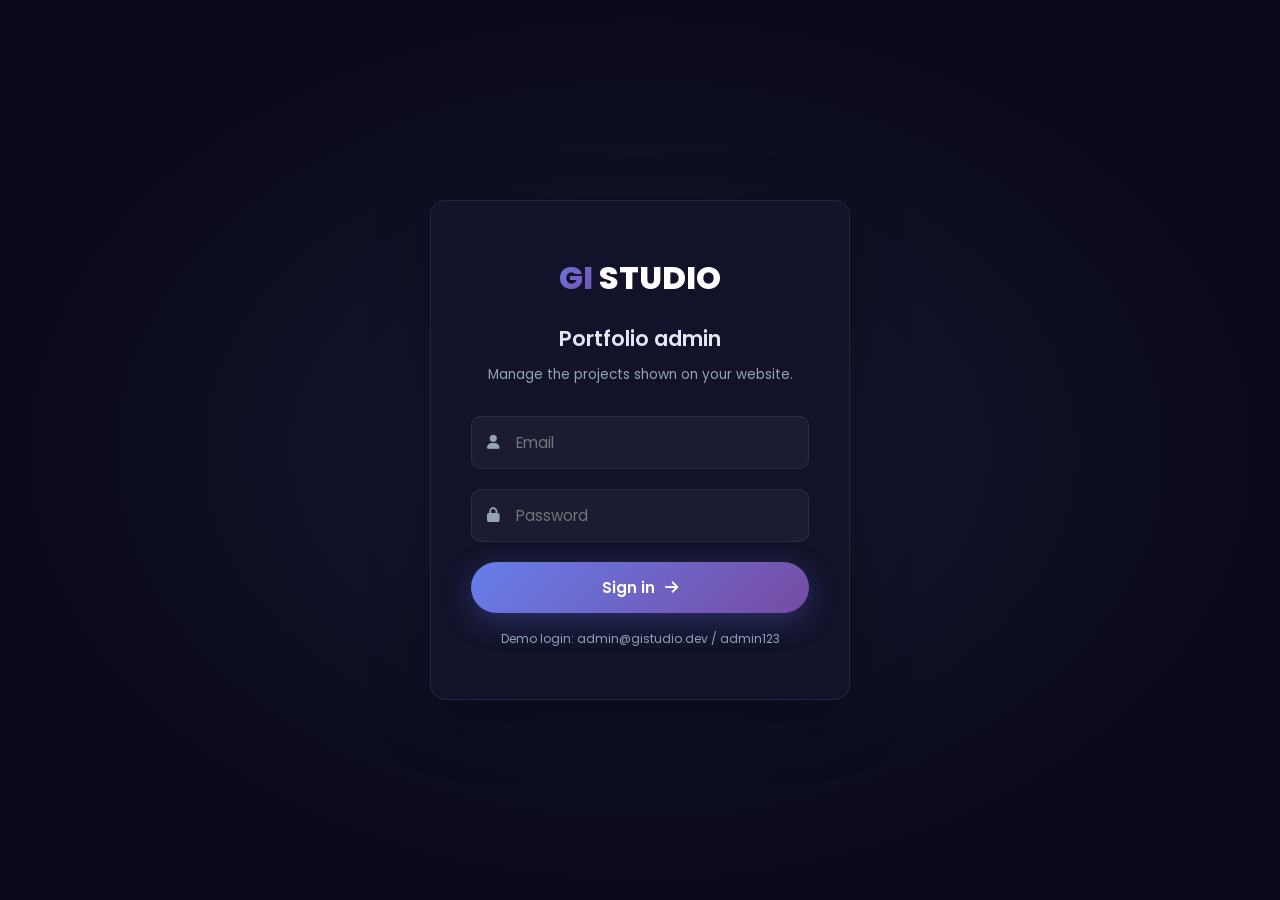
==== web/admin.html @ 9bed1176 "Add files via upload" ====
<!DOCTYPE html>
<html lang="en">
<head>
    <meta charset="UTF-8">
    <meta name="viewport" content="width=device-width, initial-scale=1.0">
    <title>GI Studio | Admin Panel</title>
    <link rel="stylesheet" href="style.css">
    <link href="https://fonts.googleapis.com/css2?family=Poppins:wght@400;500;600;700;800&display=swap" rel="stylesheet">
    <link rel="stylesheet" href="https://cdnjs.cloudflare.com/ajax/libs/font-awesome/6.5.0/css/all.min.css">
</head>
<body class="admin-body">
    <main class="admin-login" id="loginView">
        <section class="admin-login-card">
            <div class="admin-login-header">
                <div class="admin-logo"><span class="logo-gi">GI</span><span class="logo-studio">STUDIO</span></div>
                <h2>Portfolio admin</h2>
                <p>Manage the projects shown on your website.</p>
            </div>
            <form id="loginForm">
                <div class="admin-form-group"><i class="fas fa-user"></i><input id="adminEmail" type="email" placeholder="Email" required></div>
                <div class="admin-form-group"><i class="fas fa-lock"></i><input id="adminPassword" type="password" placeholder="Password" required></div>
                <button class="btn btn-primary btn-block" type="submit">Sign in <i class="fas fa-arrow-right"></i></button>
            </form>
            <p class="login-hint">Demo login: admin@gistudio.dev / admin123</p>
        </section>
    </main>

    <main class="admin-dashboard" id="dashboardView" hidden>
        <aside class="admin-sidebar" id="adminSidebar">
            <div class="sidebar-header"><div class="admin-logo"><span class="logo-gi">GI</span><span class="logo-studio">STUDIO</span></div><button class="sidebar-close" id="sidebarClose"><i class="fas fa-times"></i></button></div>
            <nav class="sidebar-nav">
                <a class="sidebar-link active" href="#projects"><i class="fas fa-layer-group"></i> Projects</a>
                <a class="sidebar-link" href="index.html"><i class="fas fa-globe"></i> View website</a>
            </nav>
            <div class="sidebar-footer"><button class="sidebar-link" id="logoutButton"><i class="fas fa-right-from-bracket"></i> Sign out</button></div>
        </aside>
        <section class="admin-main">
            <header class="admin-header"><button class="sidebar-toggle" id="sidebarToggle"><i class="fas fa-bars"></i></button><h2>Portfolio manager</h2><div class="admin-header-right"><span class="admin-user"><i class="fas fa-circle-user"></i> Admin</span></div></header>
            <div class="admin-tab active">
                <div class="dashboard-stats">
                    <div class="dash-stat-card"><div class="dash-stat-icon" style="background:var(--gradient)"><i class="fas fa-briefcase"></i></div><div class="dash-stat-info"><h3 id="projectCount">0</h3><p>Published projects</p></div></div>
                    <div class="dash-stat-card"><div class="dash-stat-icon" style="background:var(--gradient-3)"><i class="fas fa-language"></i></div><div class="dash-stat-info"><h3>2</h3><p>Site languages</p></div></div>
                </div>
                <section class="admin-card">
                    <h3><i class="fas fa-plus-circle"></i> Add portfolio project</h3>
                    <form id="projectForm">
                        <div class="admin-form-row">
                            <div class="admin-form-group"><label for="projectTitle">Project title</label><input id="projectTitle" required placeholder="e.g. Nova Finance"></div>
                            <div class="admin-form-group"><label for="projectCategory">Category</label><select id="projectCategory"><option value="web">Web</option><option value="app">App</option><option value="design">Design</option><option value="branding">Branding</option></select></div>
                        </div>
                        <div class="admin-form-group"><label for="projectDescription">Short description</label><textarea id="projectDescription" rows="3" required placeholder="What did your team create?"></textarea></div>
                        <div class="admin-form-row">
                            <div class="admin-form-group"><label for="projectImage">Image URL</label><input id="projectImage" type="url" required placeholder="https://..."><small>Use a public image URL for the project cover.</small></div>
                            <div class="admin-form-group"><label for="projectUrl">Project link</label><input id="projectUrl" type="url" placeholder="https://..."></div>
                        </div>
                        <button class="btn btn-primary" type="submit">Publish project <i class="fas fa-arrow-up-right-from-square"></i></button>
                    </form>
                </section>
                <section class="admin-card"><div class="card-header-flex"><h3><i class="fas fa-list"></i> Current projects</h3><button class="btn btn-outline" id="resetProjects" type="button">Restore demo data</button></div><div class="table-responsive"><table class="admin-table"><thead><tr><th>Project</th><th>Category</th><th>Action</th></tr></thead><tbody id="projectsTable"></tbody></table></div></section>
            </div>
        </section>
    </main>
    <div class="toast" id="toast"></div>
    <script src="js/admin.js"></script>
</body>
</html>
---- web/style.css ----
/* ===================================
   GI STUDIO DEVELOPMENT - STYLES
   =================================== */

/* --- CSS Variables --- */
:root {
    --primary: #667eea;
    --primary-dark: #5a67d8;
    --secondary: #764ba2;
    --accent: #f093fb;
    --bg-dark: #0a0a1a;
    --bg-card: #12122a;
    --bg-card-hover: #1a1a3e;
    --text: #e2e8f0;
    --text-muted: #94a3b8;
    --text-dark: #1a202c;
    --white: #ffffff;
    --border: rgba(255,255,255,0.08);
    --gradient: linear-gradient(135deg, #667eea 0%, #764ba2 100%);
    --gradient-2: linear-gradient(135deg, #f093fb 0%, #f5576c 100%);
    --gradient-3: linear-gradient(135deg, #4facfe 0%, #00f2fe 100%);
    --shadow: 0 20px 60px rgba(0,0,0,0.3);
    --shadow-sm: 0 4px 20px rgba(0,0,0,0.15);
    --radius: 16px;
    --radius-sm: 10px;
    --transition: all 0.4s cubic-bezier(0.4, 0, 0.2, 1);
    --font-main: 'Poppins', sans-serif;
    --font-bn: 'Hind Siliguri', sans-serif;
}

/* --- Reset & Base --- */
*, *::before, *::after {
    margin: 0;
    padding: 0;
    box-sizing: border-box;
}

[hidden] {
    display: none !important;
}

html {
    scroll-behavior: smooth;
    font-size: 16px;
    scroll-padding-top: 80px;
}

body {
    font-family: var(--font-main);
    background: var(--bg-dark);
    color: var(--text);
    overflow-x: hidden;
    line-height: 1.7;
}

html[data-lang="bn"] body {
    font-family: var(--font-bn), var(--font-main);
}

a {
    text-decoration: none;
    color: inherit;
    transition: var(--transition);
}

ul {
    list-style: none;
}

img {
    max-width: 100%;
    display: block;
}

.container {
    max-width: 1200px;
    margin: 0 auto;
    padding: 0 20px;
}

.section {
    padding: 100px 0;
    position: relative;
}

/* --- Preloader --- */
#preloader {
    position: fixed;
    top: 0;
    left: 0;
    width: 100%;
    height: 100%;
    background: var(--bg-dark);
    display: flex;
    align-items: center;
    justify-content: center;
    z-index: 99999;
    transition: opacity 0.6s, visibility 0.6s;
}

#preloader.hidden {
    opacity: 0;
    visibility: hidden;
}

.loader {
    text-align: center;
}

.loader-inner {
    display: flex;
    gap: 8px;
    justify-content: center;
    margin-bottom: 20px;
}

.loader-circle {
    width: 16px;
    height: 16px;
    border-radius: 50%;
    background: var(--gradient);
    animation: loaderBounce 1.4s ease-in-out infinite both;
}

.loader-circle:nth-child(2) { animation-delay: 0.16s; }
.loader-circle:nth-child(3) { animation-delay: 0.32s; }

@keyframes loaderBounce {
    0%, 80%, 100% { transform: scale(0); }
    40% { transform: scale(1); }
}

.loader-text {
    font-size: 1.5rem;
    font-weight: 700;
    background: var(--gradient);
    -webkit-background-clip: text;
    -webkit-text-fill-color: transparent;
    background-clip: text;
    letter-spacing: 8px;
}

/* --- Custom Cursor --- */
.cursor-dot {
    width: 8px;
    height: 8px;
    background: var(--primary);
    border-radius: 50%;
    position: fixed;
    pointer-events: none;
    z-index: 99998;
    transition: transform 0.1s;
}

.cursor-outline {
    width: 40px;
    height: 40px;
    border: 2px solid rgba(102, 126, 234, 0.4);
    border-radius: 50%;
    position: fixed;
    pointer-events: none;
    z-index: 99997;
    transition: transform 0.15s, width 0.3s, height 0.3s;
    transform: translate(-16px, -16px);
}

@media (max-width: 768px) {
    .cursor-dot, .cursor-outline { display: none; }
}

/* --- Navbar --- */
.navbar {
    position: fixed;
    top: 0;
    left: 0;
    width: 100%;
    z-index: 1000;
    padding: 20px 0;
    transition: var(--transition);
}

.navbar.scrolled {
    background: rgba(10, 10, 26, 0.95);
    backdrop-filter: blur(20px);
    padding: 12px 0;
    box-shadow: 0 4px 30px rgba(0,0,0,0.3);
}

.nav-container {
    max-width: 1200px;
    margin: 0 auto;
    padding: 0 20px;
    display: flex;
    align-items: center;
    justify-content: space-between;
}

.logo {
    display: flex;
    align-items: center;
    gap: 4px;
    font-size: 1.5rem;
    font-weight: 800;
    z-index: 1001;
}

.logo-gi {
    background: var(--gradient);
    -webkit-background-clip: text;
    -webkit-text-fill-color: transparent;
    background-clip: text;
}

.logo-studio {
    color: var(--white);
}

.logo-dev {
    font-size: 0.6em;
    color: var(--text-muted);
    font-weight: 400;
    align-self: flex-end;
    margin-bottom: 2px;
}

.nav-links {
    display: flex;
    gap: 32px;
}

.nav-link {
    font-size: 0.9rem;
    font-weight: 500;
    color: var(--text-muted);
    position: relative;
    padding: 5px 0;
}

.nav-link::after {
    content: '';
    position: absolute;
    bottom: 0;
    left: 0;
    width: 0;
    height: 2px;
    background: var(--gradient);
    transition: width 0.3s;
}

.nav-link:hover,
.nav-link.active {
    color: var(--white);
}

.nav-link:hover::after,
.nav-link.active::after {
    width: 100%;
}

.nav-right {
    display: flex;
    align-items: center;
    gap: 16px;
}

/* Language Switcher */
.lang-switcher {
    display: flex;
    align-items: center;
    gap: 6px;
    background: rgba(255,255,255,0.06);
    padding: 6px 12px;
    border-radius: 30px;
    border: 1px solid var(--border);
}

.lang-btn {
    background: none;
    border: none;
    color: var(--text-muted);
    font-size: 0.8rem;
    font-weight: 600;
    cursor: pointer;
    padding: 4px 8px;
    border-radius: 20px;
    transition: var(--transition);
    font-family: var(--font-main);
}

.lang-btn.active {
    background: var(--gradient);
    color: var(--white);
}

.lang-divider {
    color: var(--border);
    font-size: 0.8rem;
}

.admin-btn {
    width: 36px;
    height: 36px;
    border-radius: 50%;
    display: flex;
    align-items: center;
    justify-content: center;
    background: rgba(255,255,255,0.06);
    border: 1px solid var(--border);
    color: var(--text-muted);
    font-size: 0.85rem;
    transition: var(--transition);
}

.admin-btn:hover {
    background: var(--gradient);
    color: var(--white);
    border-color: transparent;
    transform: rotate(90deg);
}

/* Hamburger */
.hamburger {
    display: none;
    flex-direction: column;
    gap: 5px;
    cursor: pointer;
    z-index: 1001;
    padding: 5px;
}

.hamburger span {
    width: 25px;
    height: 2px;
    background: var(--white);
    transition: var(--transition);
    border-radius: 2px;
}

.hamburger.active span:nth-child(1) {
    transform: rotate(45deg) translate(5px, 5px);
}

.hamburger.active span:nth-child(2) {
    opacity: 0;
}

.hamburger.active span:nth-child(3) {
    transform: rotate(-45deg) translate(5px, -5px);
}

/* --- Hero Section --- */
.hero {
    min-height: 100vh;
    display: flex;
    align-items: center;
    justify-content: center;
    position: relative;
    overflow: hidden;
    padding: 120px 20px 60px;
}

.hero-particles {
    position: absolute;
    width: 100%;
    height: 100%;
    top: 0;
    left: 0;
}

.particle {
    position: absolute;
    width: 4px;
    height: 4px;
    background: var(--primary);
    border-radius: 50%;
    opacity: 0.3;
    animation: particleFloat 15s infinite linear;
}

@keyframes particleFloat {
    0% { transform: translateY(100vh) rotate(0deg); opacity: 0; }
    10% { opacity: 0.3; }
    90% { opacity: 0.3; }
    100% { transform: translateY(-100vh) rotate(720deg); opacity: 0; }
}

.hero-content {
    text-align: center;
    position: relative;
    z-index: 2;
    max-width: 900px;
}

.hero-badge {
    display: inline-flex;
    align-items: center;
    gap: 8px;
    background: rgba(102, 126, 234, 0.1);
    border: 1px solid rgba(102, 126, 234, 0.2);
    padding: 8px 20px;
    border-radius: 50px;
    font-size: 0.85rem;
    color: var(--primary);
    margin-bottom: 30px;
    animation: fadeInDown 0.8s ease;
}

.hero-badge i {
    animation: rocketPulse 2s ease-in-out infinite;
}

@keyframes rocketPulse {
    0%, 100% { transform: translateY(0); }
    50% { transform: translateY(-4px); }
}

.hero-title {
    font-size: clamp(2.5rem, 6vw, 4.5rem);
    font-weight: 800;
    line-height: 1.1;
    margin-bottom: 24px;
}

.hero-line {
    display: block;
}

.gradient-text {
    background: var(--gradient);
    -webkit-background-clip: text;
    -webkit-text-fill-color: transparent;
    background-clip: text;
}

.hero-desc {
    font-size: 1.1rem;
    color: var(--text-muted);
    max-width: 650px;
    margin: 0 auto 40px;
    line-height: 1.8;
}

.hero-btns {
    display: flex;
    gap: 16px;
    justify-content: center;
    flex-wrap: wrap;
    margin-bottom: 60px;
}

/* Buttons */
.btn {
    display: inline-flex;
    align-items: center;
    gap: 10px;
    padding: 14px 32px;
    border-radius: 50px;
    font-size: 0.95rem;
    font-weight: 600;
    border: none;
    cursor: pointer;
    transition: var(--transition);
    font-family: var(--font-main);
    position: relative;
    overflow: hidden;
}

.btn-primary {
    background: var(--gradient);
    color: var(--white);
    box-shadow: 0 8px 30px rgba(102, 126, 234, 0.3);
}

.btn-primary:hover {
    transform: translateY(-3px);
    box-shadow: 0 12px 40px rgba(102, 126, 234, 0.5);
}

.btn-primary i {
    transition: transform 0.3s;
}

.btn-primary:hover i {
    transform: translateX(4px);
}

.btn-outline {
    background: transparent;
    color: var(--white);
    border: 2px solid rgba(255,255,255,0.2);
}

.btn-outline:hover {
    border-color: var(--primary);
    background: rgba(102, 126, 234, 0.1);
    transform: translateY(-3px);
}

.btn-block {
    width: 100%;
    justify-content: center;
}

.btn-sm {
    padding: 8px 20px;
    font-size: 0.85rem;
}

.btn-danger {
    background: linear-gradient(135deg, #f5576c, #ff6b6b);
    color: white;
    border: none;
}

.btn-danger:hover {
    transform: translateY(-2px);
    box-shadow: 0 8px 25px rgba(245, 87, 108, 0.4);
}

/* Hero Stats */
.hero-stats {
    display: flex;
    align-items: center;
    justify-content: center;
    gap: 40px;
    flex-wrap: wrap;
}

.stat-item {
    text-align: center;
}

.stat-number {
    font-size: 2.5rem;
    font-weight: 800;
    background: var(--gradient);
    -webkit-background-clip: text;
    -webkit-text-fill-color: transparent;
    background-clip: text;
}

.stat-plus {
    font-size: 2rem;
    font-weight: 700;
    background: var(--gradient);
    -webkit-background-clip: text;
    -webkit-text-fill-color: transparent;
    background-clip: text;
}

.stat-label {
    display: block;
    font-size: 0.85rem;
    color: var(--text-muted);
    margin-top: 4px;
}

.stat-divider {
    width: 1px;
    height: 50px;
    background: var(--border);
}

/* Scroll Indicator */
.hero-scroll {
    position: absolute;
    bottom: 30px;
    left: 50%;
    transform: translateX(-50%);
    z-index: 2;
}

.scroll-indicator {
    display: flex;
    flex-direction: column;
    align-items: center;
    gap: 8px;
    color: var(--text-muted);
    font-size: 0.75rem;
    letter-spacing: 2px;
}

.mouse {
    width: 26px;
    height: 40px;
    border: 2px solid rgba(255,255,255,0.2);
    border-radius: 13px;
    display: flex;
    justify-content: center;
    padding-top: 8px;
}

.wheel {
    width: 3px;
    height: 8px;
    background: var(--primary);
    border-radius: 2px;
    animation: scrollWheel 2s ease-in-out infinite;
}

@keyframes scrollWheel {
    0% { transform: translateY(0); opacity: 1; }
    100% { transform: translateY(12px); opacity: 0; }
}

.scroll-text {
    text-transform: uppercase;
    font-weight: 500;
}

/* Hero Shapes */
.hero-shapes {
    position: absolute;
    width: 100%;
    height: 100%;
    top: 0;
    left: 0;
    pointer-events: none;
}

.shape {
    position: absolute;
    border-radius: 50%;
    opacity: 0.05;
}

.shape-1 {
    width: 600px;
    height: 600px;
    background: var(--primary);
    top: -200px;
    right: -200px;
    animation: shapeFloat 20s ease-in-out infinite;
}

.shape-2 {
    width: 400px;
    height: 400px;
    background: var(--secondary);
    bottom: -100px;
    left: -100px;
    animation: shapeFloat 15s ease-in-out infinite reverse;
}

.shape-3 {
    width: 200px;
    height: 200px;
    background: var(--accent);
    top: 50%;
    left: 10%;
    animation: shapeFloat 12s ease-in-out infinite;
}

.shape-4 {
    width: 150px;
    height: 150px;
    background: #4facfe;
    bottom: 20%;
    right: 10%;
    animation: shapeFloat 18s ease-in-out infinite reverse;
}

@keyframes shapeFloat {
    0%, 100% { transform: translate(0, 0) scale(1); }
    25% { transform: translate(30px, -30px) scale(1.05); }
    50% { transform: translate(-20px, 20px) scale(0.95); }
    75% { transform: translate(10px, -10px) scale(1.02); }
}

/* --- Section Header --- */
.section-header {
    text-align: center;
    margin-bottom: 60px;
}

.section-tag {
    display: inline-block;
    background: rgba(102, 126, 234, 0.1);
    color: var(--primary);
    padding: 6px 20px;
    border-radius: 30px;
    font-size: 0.85rem;
    font-weight: 500;
    margin-bottom: 16px;
    border: 1px solid rgba(102, 126, 234, 0.15);
}

.section-title {
    font-size: clamp(2rem, 4vw, 2.8rem);
    font-weight: 700;
    margin-bottom: 16px;
}

.title-line {
    width: 60px;
    height: 4px;
    background: var(--gradient);
    margin: 0 auto;
    border-radius: 2px;
}

/* --- About Section --- */
.about-grid {
    display: grid;
    grid-template-columns: 1fr 1fr;
    gap: 60px;
    align-items: center;
}

.about-img-wrapper {
    position: relative;
}

.about-img-placeholder {
    width: 100%;
    height: 450px;
    background: var(--gradient);
    border-radius: var(--radius);
    display: flex;
    flex-direction: column;
    align-items: center;
    justify-content: center;
    gap: 16px;
    font-size: 4rem;
    color: rgba(255,255,255,0.3);
}

.about-img-placeholder span {
    font-size: 1.5rem;
    font-weight: 700;
    color: rgba(255,255,255,0.5);
    letter-spacing: 6px;
}

.about-experience-badge {
    position: absolute;
    bottom: -20px;
    right: -20px;
    background: var(--bg-card);
    border: 1px solid var(--border);
    border-radius: var(--radius);
    padding: 20px 30px;
    text-align: center;
    box-shadow: var(--shadow);
}

.exp-number {
    font-size: 2.5rem;
    font-weight: 800;
    background: var(--gradient);
    -webkit-background-clip: text;
    -webkit-text-fill-color: transparent;
    background-clip: text;
    display: block;
}

.exp-text {
    font-size: 0.8rem;
    color: var(--text-muted);
}

.about-content h3 {
    font-size: 1.8rem;
    font-weight: 700;
    margin-bottom: 20px;
    line-height: 1.3;
}

.about-content p {
    color: var(--text-muted);
    margin-bottom: 30px;
    line-height: 1.8;
}

.about-features {
    display: grid;
    grid-template-columns: 1fr 1fr;
    gap: 16px;
    margin-bottom: 30px;
}

.feature-item {
    display: flex;
    align-items: center;
    gap: 10px;
}

.feature-icon {
    color: var(--primary);
    font-size: 1.1rem;
}

.feature-item span {
    font-size: 0.9rem;
    font-weight: 500;
}

/* --- Services Section --- */
.services {
    background: linear-gradient(180deg, var(--bg-dark) 0%, rgba(18, 18, 42, 1) 100%);
}

.services-grid {
    display: grid;
    grid-template-columns: repeat(3, 1fr);
    gap: 30px;
}

.service-card {
    background: var(--bg-card);
    border: 1px solid var(--border);
    border-radius: var(--radius);
    padding: 40px 30px;
    transition: var(--transition);
    position: relative;
    overflow: hidden;
}

.service-card::before {
    content: '';
    position: absolute;
    top: 0;
    left: 0;
    width: 100%;
    height: 3px;
    background: var(--gradient);
    transform: scaleX(0);
    transition: transform 0.4s;
}

.service-card:hover {
    transform: translateY(-10px);
    border-color: rgba(102, 126, 234, 0.2);
    box-shadow: 0 20px 60px rgba(102, 126, 234, 0.1);
}

.service-card:hover::before {
    transform: scaleX(1);
}

.service-icon-wrap {
    position: relative;
    width: 70px;
    height: 70px;
    margin-bottom: 24px;
}

.service-icon {
    width: 70px;
    height: 70px;
    background: rgba(102, 126, 234, 0.1);
    border-radius: 20px;
    display: flex;
    align-items: center;
    justify-content: center;
    font-size: 1.8rem;
    color: var(--primary);
    position: relative;
    z-index: 1;
    transition: var(--transition);
}

.service-card:hover .service-icon {
    background: var(--gradient);
    color: var(--white);
    transform: rotate(-5deg) scale(1.1);
}

.service-card h3 {
    font-size: 1.2rem;
    font-weight: 600;
    margin-bottom: 12px;
}

.service-card p {
    color: var(--text-muted);
    font-size: 0.9rem;
    margin-bottom: 20px;
    line-height: 1.7;
}

.service-link {
    font-size: 0.85rem;
    font-weight: 600;
    color: var(--primary);
    display: inline-flex;
    align-items: center;
    gap: 6px;
}

.service-link i {
    transition: transform 0.3s;
    font-size: 0.75rem;
}

.service-link:hover i {
    transform: translateX(4px);
}

/* --- Portfolio Section --- */
.portfolio-filters {
    display: flex;
    justify-content: center;
    gap: 12px;
    margin-bottom: 40px;
    flex-wrap: wrap;
}

.filter-btn {
    padding: 8px 24px;
    border: 1px solid var(--border);
    background: transparent;
    color: var(--text-muted);
    border-radius: 30px;
    font-size: 0.85rem;
    font-weight: 500;
    cursor: pointer;
    transition: var(--transition);
    font-family: var(--font-main);
}

.filter-btn:hover,
.filter-btn.active {
    background: var(--gradient);
    color: var(--white);
    border-color: transparent;
}

.portfolio-grid {
    display: grid;
    grid-template-columns: repeat(auto-fill, minmax(350px, 1fr));
    gap: 30px;
}

.portfolio-card {
    background: var(--bg-card);
    border: 1px solid var(--border);
    border-radius: var(--radius);
    overflow: hidden;
    transition: var(--transition);
}

.portfolio-card:hover {
    transform: translateY(-8px);
    box-shadow: var(--shadow);
    border-color: rgba(102, 126, 234, .45);
}

.portfolio-image {
    height: 250px;
    position: relative;
    overflow: hidden;
}

.portfolio-image img {
    width: 100%;
    height: 100%;
    object-fit: cover;
    transition: transform .7s ease;
}

.portfolio-card:hover .portfolio-image img {
    transform: scale(1.08);
}

.portfolio-overlay {
    position: absolute;
    inset: 0;
    display: flex;
    align-items: center;
    justify-content: center;
    background: rgba(10, 10, 26, .45);
    opacity: 0;
    transition: var(--transition);
}

.portfolio-card:hover .portfolio-overlay { opacity: 1; }

.portfolio-view {
    width: 50px;
    height: 50px;
    display: grid;
    place-items: center;
    border-radius: 50%;
    background: var(--white);
    color: var(--primary-dark);
}

.portfolio-info { padding: 22px; }
.portfolio-category {
    color: var(--accent);
    text-transform: uppercase;
    letter-spacing: 1.5px;
    font-size: .7rem;
    font-weight: 700;
}
.portfolio-info h3 { margin: 5px 0 8px; }
.portfolio-info p { color: var(--text-muted); font-size: .85rem; }

.particle {
    position: absolute;
    width: 3px;
    height: 3px;
    border-radius: 50%;
    background: rgba(255,255,255,.65);
    animation: floatParticle linear infinite;
}

@keyframes floatParticle {
    0%, 100% { transform: translate(0, 0); opacity: .2; }
    50% { transform: translate(25px, -35px); opacity: .9; }
}

.portfolio-item {
    border-radius: var(--radius);
    overflow: hidden;
    position: relative;
    cursor: pointer;
    transition: var(--transition);
    animation: fadeInUp 0.6s ease forwards;
}

.portfolio-item:hover {
    transform: translateY(-8px);
    box-shadow: var(--shadow);
}

.portfolio-img {
    width: 100%;
    height: 280px;
    overflow: hidden;
    position: relative;
}

.portfolio-img img {
    width: 100%;
    height: 100%;
    object-fit: cover;
    transition: transform 0.5s;
}

.portfolio-img .portfolio-placeholder {
    width: 100%;
    height: 100%;
    display: flex;
    flex-direction: column;
    align-items: center;
    justify-content: center;
    gap: 10px;
    font-size: 3rem;
    color: rgba(255,255,255,0.4);
}

.portfolio-placeholder span {
    font-size: 0.9rem;
    font-weight: 500;
    color: rgba(255,255,255,0.6);
}

.portfolio-item:hover .portfolio-img img {
    transform: scale(1.1);
}

.portfolio-overlay {
    position: absolute;
    top: 0;
    left: 0;
    width: 100%;
    height: 100%;
    background: linear-gradient(180deg, transparent 30%, rgba(10, 10, 26, 0.95) 100%);
    display: flex;
    flex-direction: column;
    justify-content: flex-end;
    padding: 30px;
    transition: var(--transition);
}

.portfolio-item:hover .portfolio-overlay {
    background: linear-gradient(180deg, rgba(102, 126, 234, 0.2) 0%, rgba(10, 10, 26, 0.98) 100%);
}

.portfolio-category {
    display: inline-block;
    background: var(--gradient);
    color: var(--white);
    padding: 4px 14px;
    border-radius: 20px;
    font-size: 0.7rem;
    font-weight: 600;
    text-transform: uppercase;
    letter-spacing: 1px;
    margin-bottom: 10px;
    width: fit-content;
}

.portfolio-title {
    font-size: 1.3rem;
    font-weight: 600;
    margin-bottom: 6px;
}

.portfolio-desc {
    font-size: 0.85rem;
    color: var(--text-muted);
    margin-bottom: 12px;
}

.portfolio-tech {
    display: flex;
    gap: 6px;
    flex-wrap: wrap;
    margin-bottom: 16px;
}

.portfolio-tech span {
    background: rgba(255,255,255,0.08);
    padding: 3px 10px;
    border-radius: 20px;
    font-size: 0.7rem;
    color: var(--text-muted);
}

.portfolio-links {
    display: flex;
    gap: 10px;
}

.portfolio-link {
    width: 40px;
    height: 40px;
    border-radius: 50%;
    background: rgba(255,255,255,0.08);
    display: flex;
    align-items: center;
    justify-content: center;
    color: var(--white);
    font-size: 0.85rem;
    transition: var(--transition);
    transform: translateY(20px);
    opacity: 0;
}

.portfolio-item:hover .portfolio-link {
    transform: translateY(0);
    opacity: 1;
}

.portfolio-link:nth-child(2) {
    transition-delay: 0.1s;
}

.portfolio-link:hover {
    background: var(--gradient);
}

.portfolio-empty {
    text-align: center;
    padding: 80px 20px;
    color: var(--text-muted);
}

.portfolio-empty i {
    font-size: 4rem;
    margin-bottom: 20px;
    opacity: 0.3;
}

/* --- Team Section --- */
.team {
    background: linear-gradient(180deg, rgba(18, 18, 42, 1) 0%, var(--bg-dark) 100%);
}

.team-grid {
    display: grid;
    grid-template-columns: repeat(4, 1fr);
    gap: 30px;
}

.team-card {
    text-align: center;
    transition: var(--transition);
}

.team-card:hover {
    transform: translateY(-10px);
}

.team-img {
    position: relative;
    margin-bottom: 20px;
    border-radius: var(--radius);
    overflow: hidden;
}

.team-img-placeholder {
    width: 100%;
    height: 300px;
    background: var(--bg-card);
    border: 1px solid var(--border);
    display: flex;
    align-items: center;
    justify-content: center;
    font-size: 4rem;
    color: rgba(102, 126, 234, 0.3);
    border-radius: var(--radius);
}

.team-social {
    position: absolute;
    bottom: 0;
    left: 0;
    width: 100%;
    display: flex;
    justify-content: center;
    gap: 10px;
    padding: 20px;
    background: linear-gradient(transparent, rgba(10, 10, 26, 0.9));
    transform: translateY(100%);
    transition: transform 0.4s;
}

.team-card:hover .team-social {
    transform: translateY(0);
}

.team-social a {
    width: 36px;
    height: 36px;
    border-radius: 50%;
    background: rgba(255,255,255,0.1);
    display: flex;
    align-items: center;
    justify-content: center;
    color: var(--white);
    font-size: 0.85rem;
    transition: var(--transition);
}

.team-social a:hover {
    background: var(--gradient);
    transform: translateY(-3px);
}

.team-info h4 {
    font-size: 1.1rem;
    font-weight: 600;
    margin-bottom: 4px;
}

.team-info span {
    font-size: 0.85rem;
    color: var(--primary);
}

/* --- Testimonials --- */
.testimonials-slider {
    position: relative;
    overflow: hidden;
}

.testimonial-track {
    display: flex;
    transition: transform 0.5s ease;
}

.testimonial-card {
    min-width: 100%;
    padding: 50px;
    background: var(--bg-card);
    border: 1px solid var(--border);
    border-radius: var(--radius);
    text-align: center;
    box-sizing: border-box;
}

.testimonial-stars {
    color: #fbbf24;
    font-size: 1.1rem;
    margin-bottom: 20px;
    display: flex;
    justify-content: center;
    gap: 4px;
}

.testimonial-card > p {
    font-size: 1.15rem;
    font-style: italic;
    color: var(--text);
    line-height: 1.8;
    max-width: 700px;
    margin: 0 auto 30px;
}

.testimonial-author {
    display: flex;
    align-items: center;
    justify-content: center;
    gap: 16px;
}

.author-avatar {
    width: 50px;
    height: 50px;
    border-radius: 50%;
    background: var(--gradient);
    display: flex;
    align-items: center;
    justify-content: center;
    color: var(--white);
    font-size: 1.2rem;
}

.author-info {
    text-align: left;
}

.author-info h5 {
    font-size: 1rem;
    font-weight: 600;
}

.author-info span {
    font-size: 0.8rem;
    color: var(--text-muted);
}

.testimonial-controls {
    display: flex;
    align-items: center;
    justify-content: center;
    gap: 20px;
    margin-top: 30px;
}

.test-btn {
    width: 44px;
    height: 44px;
    border-radius: 50%;
    border: 1px solid var(--border);
    background: transparent;
    color: var(--text);
    cursor: pointer;
    transition: var(--transition);
    display: flex;
    align-items: center;
    justify-content: center;
}

.test-btn:hover {
    background: var(--gradient);
    border-color: transparent;
}

.test-dots {
    display: flex;
    gap: 8px;
}

.test-dot {
    width: 10px;
    height: 10px;
    border-radius: 50%;
    background: var(--border);
    cursor: pointer;
    transition: var(--transition);
}

.test-dot.active {
    background: var(--gradient);
    width: 30px;
    border-radius: 5px;
}

/* --- Contact Section --- */
.contact {
    background: linear-gradient(180deg, var(--bg-dark) 0%, rgba(18, 18, 42, 1) 100%);
}

.contact-grid {
    display: grid;
    grid-template-columns: 1fr 1.2fr;
    gap: 60px;
}

.contact-info-card {
    display: flex;
    align-items: flex-start;
    gap: 20px;
    padding: 20px 0;
    border-bottom: 1px solid var(--border);
}

.contact-info-card:last-of-type {
    border-bottom: none;
}

.contact-icon {
    width: 50px;
    height: 50px;
    min-width: 50px;
    border-radius: 14px;
    background: rgba(102, 126, 234, 0.1);
    display: flex;
    align-items: center;
    justify-content: center;
    color: var(--primary);
    font-size: 1.2rem;
}

.contact-info-card h4 {
    font-size: 1rem;
    font-weight: 600;
    margin-bottom: 4px;
}

.contact-info-card p {
    font-size: 0.9rem;
    color: var(--text-muted);
}

.contact-socials {
    display: flex;
    gap: 12px;
    margin-top: 30px;
}

.social-link {
    width: 44px;
    height: 44px;
    border-radius: 50%;
    border: 1px solid var(--border);
    display: flex;
    align-items: center;
    justify-content: center;
    color: var(--text-muted);
    font-size: 1rem;
    transition: var(--transition);
}

.social-link:hover {
    background: var(--gradient);
    color: var(--white);
    border-color: transparent;
    transform: translateY(-3px);
}

/* Contact Form */
.contact-form {
    background: var(--bg-card);
    border: 1px solid var(--border);
    border-radius: var(--radius);
    padding: 40px;
}

.form-row {
    display: grid;
    grid-template-columns: 1fr 1fr;
    gap: 20px;
}

.form-group {
    position: relative;
    margin-bottom: 30px;
}

.form-group input,
.form-group textarea {
    width: 100%;
    padding: 16px 0 8px;
    background: transparent;
    border: none;
    border-bottom: 2px solid var(--border);
    color: var(--text);
    font-size: 1rem;
    font-family: var(--font-main);
    outline: none;
    transition: var(--transition);
    resize: none;
}

.form-group label {
    position: absolute;
    left: 0;
    top: 16px;
    font-size: 0.9rem;
    color: var(--text-muted);
    pointer-events: none;
    transition: var(--transition);
}

.form-group input:focus ~ label,
.form-group input:not(:placeholder-shown) ~ label,
.form-group textarea:focus ~ label,
.form-group textarea:not(:placeholder-shown) ~ label {
    top: -4px;
    font-size: 0.75rem;
    color: var(--primary);
}

.form-line {
    position: absolute;
    bottom: 0;
    left: 0;
    width: 0;
    height: 2px;
    background: var(--gradient);
    transition: width 0.4s;
}

.form-group input:focus ~ .form-line,
.form-group textarea:focus ~ .form-line {
    width: 100%;
}

/* --- Footer --- */
.footer {
    background: var(--bg-card);
    padding: 80px 0 30px;
    position: relative;
}

.footer-wave {
    position: absolute;
    top: -2px;
    left: 0;
    width: 100%;
    color: var(--bg-dark);
    line-height: 0;
}

.footer-wave svg {
    width: 100%;
    height: 60px;
}

.footer-grid {
    display: grid;
    grid-template-columns: 1.5fr 1fr 1fr 1.2fr;
    gap: 40px;
    margin-bottom: 60px;
}

.footer-logo {
    display: flex;
    align-items: center;
    gap: 4px;
    font-size: 1.5rem;
    font-weight: 800;
    margin-bottom: 16px;
}

.footer-col p {
    color: var(--text-muted);
    font-size: 0.9rem;
    line-height: 1.7;
}

.footer-col h4 {
    font-size: 1.1rem;
    font-weight: 600;
    margin-bottom: 20px;
    position: relative;
    padding-bottom: 12px;
}

.footer-col h4::after {
    content: '';
    position: absolute;
    bottom: 0;
    left: 0;
    width: 30px;
    height: 3px;
    background: var(--gradient);
    border-radius: 2px;
}

.footer-col ul li {
    margin-bottom: 10px;
}

.footer-col ul a {
    color: var(--text-muted);
    font-size: 0.9rem;
    transition: var(--transition);
}

.footer-col ul a:hover {
    color: var(--primary);
    padding-left: 6px;
}

.newsletter-form {
    display: flex;
    margin-top: 16px;
    border-radius: 30px;
    overflow: hidden;
    border: 1px solid var(--border);
}

.newsletter-form input {
    flex: 1;
    padding: 12px 20px;
    background: transparent;
    border: none;
    color: var(--text);
    font-size: 0.9rem;
    outline: none;
    font-family: var(--font-main);
}

.newsletter-form button {
    padding: 12px 20px;
    background: var(--gradient);
    border: none;
    color: var(--white);
    cursor: pointer;
    transition: var(--transition);
}

.newsletter-form button:hover {
    opacity: 0.9;
}

.footer-bottom {
    text-align: center;
    padding-top: 30px;
    border-top: 1px solid var(--border);
    color: var(--text-muted);
    font-size: 0.85rem;
}

/* --- Back to Top --- */
.back-to-top {
    position: fixed;
    bottom: 30px;
    right: 30px;
    width: 50px;
    height: 50px;
    border-radius: 50%;
    background: var(--gradient);
    border: none;
    color: var(--white);
    font-size: 1.1rem;
    cursor: pointer;
    opacity: 0;
    visibility: hidden;
    transform: translateY(20px);
    transition: var(--transition);
    z-index: 999;
    box-shadow: 0 8px 25px rgba(102, 126, 234, 0.4);
}

.back-to-top.visible {
    opacity: 1;
    visibility: visible;
    transform: translateY(0);
}

.back-to-top:hover {
    transform: translateY(-4px);
}

/* --- Toast --- */
.toast {
    position: fixed;
    bottom: 30px;
    left: 50%;
    transform: translateX(-50%) translateY(100px);
    background: var(--bg-card);
    color: var(--text);
    padding: 14px 30px;
    border-radius: var(--radius-sm);
    border: 1px solid var(--border);
    box-shadow: var(--shadow);
    z-index: 10000;
    transition: transform 0.4s ease;
    font-size: 0.9rem;
    font-weight: 500;
}

.toast.show {
    transform: translateX(-50%) translateY(0);
}

.toast.success {
    border-left: 4px solid #43e97b;
}

.toast.error {
    border-left: 4px solid #f5576c;
}

/* --- Animations --- */
[data-aos] {
    opacity: 0;
    transform: translateY(40px);
    transition: opacity 0.6s ease, transform 0.6s ease;
}

[data-aos="fade-right"] {
    transform: translateX(-40px);
}

[data-aos="fade-left"] {
    transform: translateX(40px);
}

[data-aos="fade-down"] {
    transform: translateY(-40px);
}

[data-aos].aos-animate {
    opacity: 1;
    transform: translateX(0) translateY(0);
}

@keyframes fadeInUp {
    from { opacity: 0; transform: translateY(30px); }
    to { opacity: 1; transform: translateY(0); }
}

@keyframes fadeInDown {
    from { opacity: 0; transform: translateY(-20px); }
    to { opacity: 1; transform: translateY(0); }
}

/* ===================================
   ADMIN PANEL STYLES
   =================================== */

.admin-body {
    background: #0d0d20;
}

/* Admin Login */
.admin-login {
    min-height: 100vh;
    display: flex;
    align-items: center;
    justify-content: center;
    padding: 20px;
    background: radial-gradient(ellipse at center, rgba(102, 126, 234, 0.1) 0%, var(--bg-dark) 70%);
}

.admin-login-card {
    background: var(--bg-card);
    border: 1px solid var(--border);
    border-radius: var(--radius);
    padding: 50px 40px;
    width: 100%;
    max-width: 420px;
    box-shadow: var(--shadow);
}

.admin-login-header {
    text-align: center;
    margin-bottom: 30px;
}

.admin-login-header .admin-logo {
    display: flex;
    justify-content: center;
    align-items: center;
    gap: 6px;
    font-size: 2rem;
    font-weight: 800;
    margin-bottom: 16px;
}

.admin-login-header h2 {
    font-size: 1.3rem;
    font-weight: 600;
    margin-bottom: 6px;
}

.admin-login-header p {
    color: var(--text-muted);
    font-size: 0.85rem;
}

.admin-form-group {
    position: relative;
    margin-bottom: 20px;
}

.admin-login .admin-form-group i {
    position: absolute;
    left: 16px;
    top: 50%;
    transform: translateY(-50%);
    color: var(--text-muted);
    font-size: 0.9rem;
}

.admin-login .admin-form-group input {
    width: 100%;
    padding: 14px 16px 14px 44px;
    background: rgba(255,255,255,0.04);
    border: 1px solid var(--border);
    border-radius: var(--radius-sm);
    color: var(--text);
    font-size: 0.95rem;
    outline: none;
    transition: var(--transition);
    font-family: var(--font-main);
}

.admin-login .admin-form-group input:focus {
    border-color: var(--primary);
    background: rgba(102, 126, 234, 0.05);
}

.login-hint {
    text-align: center;
    font-size: 0.75rem;
    color: var(--text-muted);
    margin-top: 16px;
}

/* Admin Dashboard Layout */
.admin-dashboard {
    display: flex;
    min-height: 100vh;
}

.admin-sidebar {
    width: 260px;
    background: var(--bg-card);
    border-right: 1px solid var(--border);
    display: flex;
    flex-direction: column;
    position: fixed;
    height: 100vh;
    z-index: 100;
    transition: var(--transition);
}

.sidebar-header {
    padding: 24px 20px;
    border-bottom: 1px solid var(--border);
    display: flex;
    align-items: center;
    justify-content: space-between;
}

.sidebar-header .admin-logo {
    display: flex;
    align-items: center;
    gap: 4px;
    font-size: 1.3rem;
    font-weight: 800;
}

.sidebar-close {
    display: none;
    background: none;
    border: none;
    color: var(--text-muted);
    font-size: 1.2rem;
    cursor: pointer;
}

.sidebar-nav {
    flex: 1;
    padding: 20px 12px;
    display: flex;
    flex-direction: column;
    gap: 4px;
}

.sidebar-link {
    display: flex;
    align-items: center;
    gap: 12px;
    padding: 12px 16px;
    border-radius: var(--radius-sm);
    font-size: 0.9rem;
    font-weight: 500;
    color: var(--text-muted);
    transition: var(--transition);
}

.sidebar-link:hover,
.sidebar-link.active {
    background: rgba(102, 126, 234, 0.1);
    color: var(--primary);
}

.sidebar-link.active {
    background: var(--gradient);
    color: var(--white);
}

.sidebar-link i {
    width: 20px;
    text-align: center;
}

.sidebar-footer {
    padding: 12px;
    border-top: 1px solid var(--border);
    display: flex;
    flex-direction: column;
    gap: 4px;
}

.admin-main {
    flex: 1;
    margin-left: 260px;
    min-height: 100vh;
}

.admin-header {
    display: flex;
    align-items: center;
    padding: 16px 30px;
    background: var(--bg-card);
    border-bottom: 1px solid var(--border);
    position: sticky;
    top: 0;
    z-index: 50;
}

.sidebar-toggle {
    display: none;
    background: none;
    border: none;
    color: var(--text);
    font-size: 1.3rem;
    cursor: pointer;
    margin-right: 16px;
}

.admin-header h2 {
    font-size: 1.2rem;
    font-weight: 600;
}

.admin-header-right {
    margin-left: auto;
}

.admin-user {
    display: flex;
    align-items: center;
    gap: 8px;
    font-size: 0.9rem;
    color: var(--text-muted);
}

.admin-user i {
    font-size: 1.5rem;
    color: var(--primary);
}

/* Admin Tabs */
.admin-tab {
    display: none;
    padding: 30px;
    animation: fadeInUp 0.4s ease;
}

.admin-tab.active {
    display: block;
}

/* Dashboard Stats */
.dashboard-stats {
    display: grid;
    grid-template-columns: repeat(4, 1fr);
    gap: 20px;
    margin-bottom: 30px;
}

.dash-stat-card {
    background: var(--bg-card);
    border: 1px solid var(--border);
    border-radius: var(--radius);
    padding: 24px;
    display: flex;
    align-items: center;
    gap: 20px;
    transition: var(--transition);
}

.dash-stat-card:hover {
    transform: translateY(-4px);
    box-shadow: var(--shadow-sm);
}

.dash-stat-icon {
    width: 56px;
    height: 56px;
    border-radius: 16px;
    display: flex;
    align-items: center;
    justify-content: center;
    font-size: 1.4rem;
    color: var(--white);
}

.dash-stat-info h3 {
    font-size: 1.8rem;
    font-weight: 700;
}

.dash-stat-info p {
    font-size: 0.8rem;
    color: var(--text-muted);
}

.dash-recent {
    background: var(--bg-card);
    border: 1px solid var(--border);
    border-radius: var(--radius);
    padding: 24px;
}

.dash-recent h3 {
    font-size: 1.1rem;
    font-weight: 600;
    margin-bottom: 20px;
}

.recent-project-item {
    display: flex;
    align-items: center;
    gap: 16px;
    padding: 12px 0;
    border-bottom: 1px solid var(--border);
}

.recent-project-item:last-child {
    border-bottom: none;
}

.recent-proj-color {
    width: 50px;
    height: 50px;
    border-radius: 12px;
    display: flex;
    align-items: center;
    justify-content: center;
    color: white;
    font-size: 1.2rem;
}

.recent-proj-info h4 {
    font-size: 0.95rem;
    font-weight: 600;
}

.recent-proj-info span {
    font-size: 0.8rem;
    color: var(--text-muted);
}

/* Admin Card */
.admin-card {
    background: var(--bg-card);
    border: 1px solid var(--border);
    border-radius: var(--radius);
    padding: 30px;
    margin-bottom: 20px;
}

.admin-card h3 {
    font-size: 1.1rem;
    font-weight: 600;
    margin-bottom: 24px;
    display: flex;
    align-items: center;
    gap: 10px;
}

.admin-card h3 i {
    color: var(--primary);
}

.card-header-flex {
    display: flex;
    align-items: center;
    justify-content: space-between;
    margin-bottom: 24px;
}

.card-header-flex h3 {
    margin-bottom: 0;
}

/* Admin Form */
.admin-form-row {
    display: grid;
    grid-template-columns: 1fr 1fr;
    gap: 20px;
}

.admin-card .admin-form-group {
    margin-bottom: 20px;
}

.admin-card .admin-form-group label {
    display: block;
    font-size: 0.85rem;
    font-weight: 500;
    color: var(--text-muted);
    margin-bottom: 8px;
}

.admin-card .admin-form-group input,
.admin-card .admin-form-group textarea,
.admin-card .admin-form-group select {
    width: 100%;
    padding: 12px 16px;
    background: rgba(255,255,255,0.04);
    border: 1px solid var(--border);
    border-radius: var(--radius-sm);
    color: var(--text);
    font-size: 0.9rem;
    outline: none;
    transition: var(--transition);
    font-family: var(--font-main);
}

.admin-card .admin-form-group input:focus,
.admin-card .admin-form-group textarea:focus,
.admin-card .admin-form-group select:focus {
    border-color: var(--primary);
}

.admin-card .admin-form-group select {
    cursor: pointer;
    appearance: auto;
}

.admin-card .admin-form-group small {
    font-size: 0.75rem;
    color: var(--text-muted);
    margin-top: 4px;
    display: block;
}

.admin-card .admin-form-group textarea {
    resize: vertical;
    min-height: 80px;
}

/* Color Options */
.color-options {
    display: flex;
    gap: 12px;
    flex-wrap: wrap;
}

.color-option {
    cursor: pointer;
}

.color-option input {
    display: none;
}

.color-option span {
    display: block;
    width: 44px;
    height: 44px;
    border-radius: 12px;
    transition: var(--transition);
    border: 3px solid transparent;
}

.color-option input:checked + span {
    border-color: var(--white);
    transform: scale(1.1);
}

.form-actions {
    display: flex;
    gap: 12px;
    margin-top: 20px;
}

/* Admin Table */
.portfolio-table-wrap {
    overflow-x: auto;
}

.admin-table {
    width: 100%;
    border-collapse: collapse;
    min-width: 700px;
}

.admin-table th {
    text-align: left;
    padding: 12px 16px;
    font-size: 0.8rem;
    font-weight: 600;
    color: var(--text-muted);
    text-transform: uppercase;
    letter-spacing: 1px;
    border-bottom: 1px solid var(--border);
}

.admin-table td {
    padding: 14px 16px;
    font-size: 0.9rem;
    border-bottom: 1px solid var(--border);
    vertical-align: middle;
}

.admin-table tbody tr {
    transition: var(--transition);
}

.admin-table tbody tr:hover {
    background: rgba(255,255,255,0.02);
}

.table-preview {
    width: 50px;
    height: 50px;
    border-radius: 10px;
    overflow: hidden;
    display: flex;
    align-items: center;
    justify-content: center;
    color: white;
    font-size: 1rem;
}

.table-category {
    display: inline-block;
    padding: 4px 12px;
    border-radius: 20px;
    font-size: 0.75rem;
    font-weight: 500;
    background: rgba(102, 126, 234, 0.1);
    color: var(--primary);
}

.table-actions {
    display: flex;
    gap: 8px;
}

.table-actions button {
    width: 34px;
    height: 34px;
    border-radius: 8px;
    border: 1px solid var(--border);
    background: transparent;
    color: var(--text-muted);
    cursor: pointer;
    display: flex;
    align-items: center;
    justify-content: center;
    transition: var(--transition);
    font-size: 0.85rem;
}

.table-actions .edit-btn:hover {
    background: rgba(79, 172, 254, 0.1);
    color: #4facfe;
    border-color: #4facfe;
}

.table-actions .delete-btn:hover {
    background: rgba(245, 87, 108, 0.1);
    color: #f5576c;
    border-color: #f5576c;
}

.empty-state {
    text-align: center;
    padding: 50px 20px;
    color: var(--text-muted);
}

.empty-state i {
    font-size: 3rem;
    margin-bottom: 16px;
    opacity: 0.3;
}

.empty-state p {
    font-size: 0.9rem;
}

/* Messages List */
.messages-list .message-item {
    padding: 20px;
    border-bottom: 1px solid var(--border);
    transition: var(--transition);
}

.messages-list .message-item:hover {
    background: rgba(255,255,255,0.02);
}

.message-header {
    display: flex;
    justify-content: space-between;
    align-items: center;
    margin-bottom: 8px;
}

.message-from {
    font-weight: 600;
    font-size: 0.95rem;
}

.message-date {
    font-size: 0.75rem;
    color: var(--text-muted);
}

.message-subject {
    font-size: 0.9rem;
    color: var(--primary);
    margin-bottom: 6px;
}

.message-body {
    font-size: 0.85rem;
    color: var(--text-muted);
    line-height: 1.6;
}

.message-delete {
    background: none;
    border: none;
    color: var(--text-muted);
    cursor: pointer;
    font-size: 0.85rem;
    transition: var(--transition);
}

.message-delete:hover {
    color: #f5576c;
}

/* Data Management */
.data-actions {
    display: flex;
    gap: 12px;
    flex-wrap: wrap;
}

.mt-20 {
    margin-top: 20px;
}

/* ===================================
   RESPONSIVE DESIGN
   =================================== */

@media (max-width: 1024px) {
    .services-grid {
        grid-template-columns: repeat(2, 1fr);
    }

    .team-grid {
        grid-template-columns: repeat(2, 1fr);
    }

    .footer-grid {
        grid-template-columns: repeat(2, 1fr);
    }

    .dashboard-stats {
        grid-template-columns: repeat(2, 1fr);
    }

    .about-grid {
        grid-template-columns: 1fr;
        gap: 40px;
    }

    .about-img-placeholder {
        height: 350px;
    }
}

@media (max-width: 768px) {
    .section {
        padding: 70px 0;
    }

    /* Mobile Nav */
    .nav-links {
        position: fixed;
        top: 0;
        right: -100%;
        width: 280px;
        height: 100vh;
        background: var(--bg-card);
        flex-direction: column;
        padding: 100px 30px 30px;
        gap: 0;
        transition: right 0.4s ease;
        border-left: 1px solid var(--border);
        z-index: 1000;
    }

    .nav-links.active {
        right: 0;
    }

    .nav-link {
        padding: 14px 0;
        border-bottom: 1px solid var(--border);
        font-size: 1rem;
    }

    .hamburger {
        display: flex;
    }

    /* Hero */
    .hero {
        padding: 100px 20px 40px;
    }

    .hero-title {
        font-size: 2.2rem;
    }

    .hero-desc {
        font-size: 0.95rem;
    }

    .hero-btns {
        flex-direction: column;
        align-items: center;
    }

    .hero-stats {
        gap: 24px;
    }

    .stat-number {
        font-size: 2rem;
    }

    .stat-divider {
        display: none;
    }

    /* Services */
    .services-grid {
        grid-template-columns: 1fr;
    }

    /* Portfolio */
    .portfolio-grid {
        grid-template-columns: 1fr;
    }

    /* Team */
    .team-grid {
        grid-template-columns: 1fr 1fr;
        gap: 20px;
    }

    .team-img-placeholder {
        height: 200px;
    }

    /* Contact */
    .contact-grid {
        grid-template-columns: 1fr;
        gap: 40px;
    }

    .form-row {
        grid-template-columns: 1fr;
    }

    .contact-form {
        padding: 30px 20px;
    }

    /* Footer */
    .footer-grid {
        grid-template-columns: 1fr;
        gap: 30px;
    }

    /* Testimonials */
    .testimonial-card {
        padding: 30px 20px;
    }

    .testimonial-card > p {
        font-size: 1rem;
    }

    /* Admin */
    .admin-sidebar {
        transform: translateX(-100%);
    }

    .admin-sidebar.open {
        transform: translateX(0);
    }

    .sidebar-close {
        display: block;
    }

    .sidebar-toggle {
        display: block;
    }

    .admin-main {
        margin-left: 0;
    }

    .admin-tab {
        padding: 20px 15px;
    }

    .dashboard-stats {
        grid-template-columns: 1fr 1fr;
        gap: 12px;
    }

    .admin-form-row {
        grid-template-columns: 1fr;
    }

    .admin-header {
        padding: 12px 16px;
    }
}

@media (max-width: 480px) {
    .hero-title {
        font-size: 1.8rem;
    }

    .team-grid {
        grid-template-columns: 1fr;
    }

    .dashboard-stats {
        grid-template-columns: 1fr;
    }

    .about-features {
        grid-template-columns: 1fr;
    }

    .lang-switcher {
        padding: 4px 8px;
    }

    .lang-btn {
        font-size: 0.7rem;
        padding: 3px 6px;
    }

    .hero-stats {
        flex-direction: column;
        gap: 20px;
    }
}

/* --- Print --- */
@media print {
    .navbar, .back-to-top, .hero-particles, .hero-shapes, .cursor-dot, .cursor-outline {
        display: none !important;
    }
}
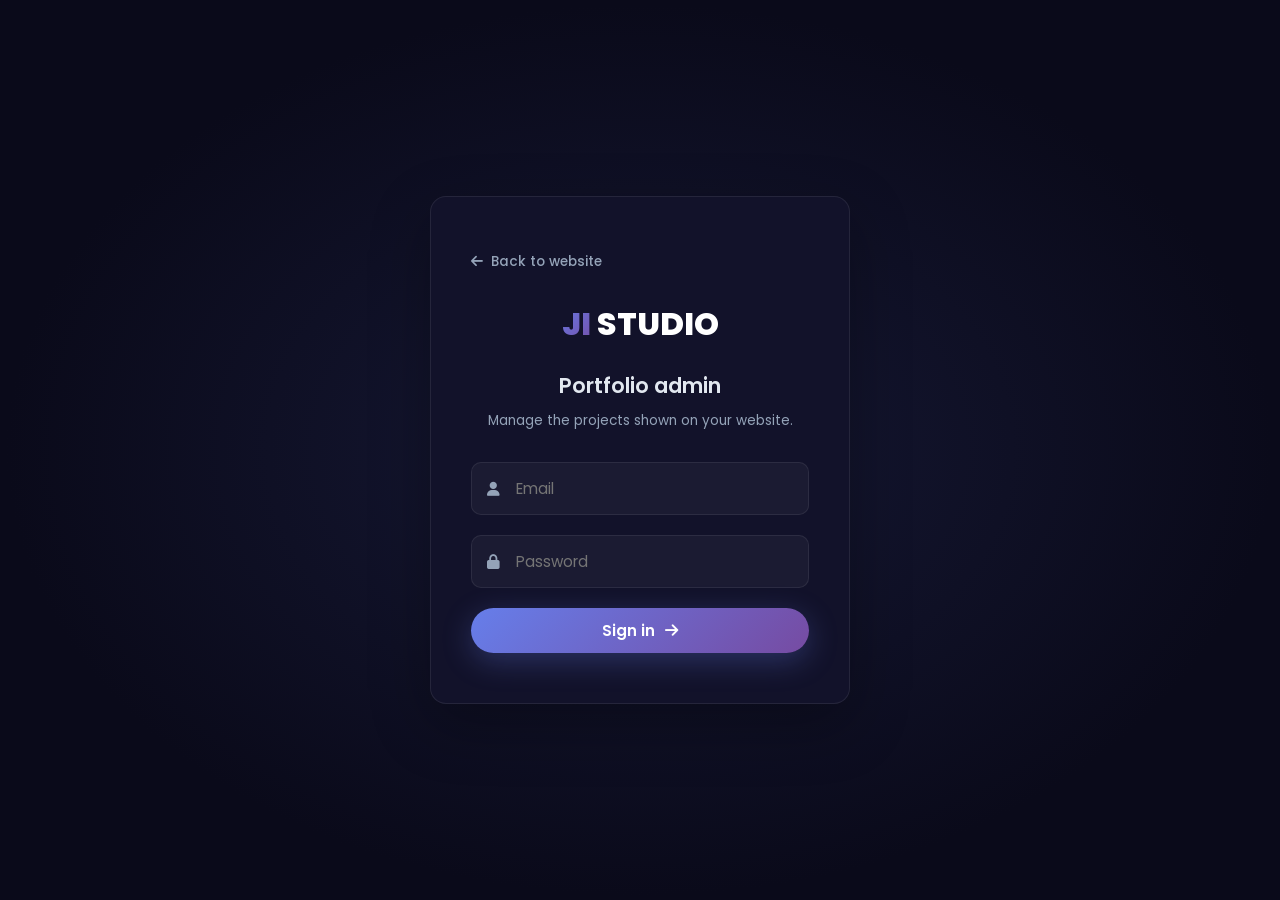
==== commit 803fdb81: "Update JI Studio website experience Add admin-managed homepage stats, client testimonials, team prof" ====
--- a/web/admin.html
+++ b/web/admin.html
@@ -3,7 +3,7 @@
 <head>
     <meta charset="UTF-8">
     <meta name="viewport" content="width=device-width, initial-scale=1.0">
-    <title>GI Studio | Admin Panel</title>
+    <title>JI Studio | Admin Panel</title>
     <link rel="stylesheet" href="style.css">
     <link href="https://fonts.googleapis.com/css2?family=Poppins:wght@400;500;600;700;800&display=swap" rel="stylesheet">
     <link rel="stylesheet" href="https://cdnjs.cloudflare.com/ajax/libs/font-awesome/6.5.0/css/all.min.css">
@@ -11,25 +11,29 @@
 <body class="admin-body">
     <main class="admin-login" id="loginView">
         <section class="admin-login-card">
+            <a class="admin-back-link" href="index.html"><i class="fas fa-arrow-left"></i> Back to website</a>
             <div class="admin-login-header">
-                <div class="admin-logo"><span class="logo-gi">GI</span><span class="logo-studio">STUDIO</span></div>
+                <div class="admin-logo"><span class="logo-gi">JI</span><span class="logo-studio">STUDIO</span></div>
                 <h2>Portfolio admin</h2>
                 <p>Manage the projects shown on your website.</p>
             </div>
             <form id="loginForm">
                 <div class="admin-form-group"><i class="fas fa-user"></i><input id="adminEmail" type="email" placeholder="Email" required></div>
-                <div class="admin-form-group"><i class="fas fa-lock"></i><input id="adminPassword" type="password" placeholder="Password" required></div>
+                <div class="admin-form-group"><i class="fas fa-lock"></i><input id="adminPassword" type="password" placeholder="Password" autocomplete="current-password" required></div>
                 <button class="btn btn-primary btn-block" type="submit">Sign in <i class="fas fa-arrow-right"></i></button>
             </form>
-            <p class="login-hint">Demo login: admin@gistudio.dev / admin123</p>
         </section>
     </main>
 
     <main class="admin-dashboard" id="dashboardView" hidden>
         <aside class="admin-sidebar" id="adminSidebar">
-            <div class="sidebar-header"><div class="admin-logo"><span class="logo-gi">GI</span><span class="logo-studio">STUDIO</span></div><button class="sidebar-close" id="sidebarClose"><i class="fas fa-times"></i></button></div>
+            <div class="sidebar-header"><div class="admin-logo"><span class="logo-gi">JI</span><span class="logo-studio">STUDIO</span></div><button class="sidebar-close" id="sidebarClose"><i class="fas fa-times"></i></button></div>
             <nav class="sidebar-nav">
-                <a class="sidebar-link active" href="#projects"><i class="fas fa-layer-group"></i> Projects</a>
+                <a class="sidebar-link active" href="#metrics"><i class="fas fa-chart-simple"></i> Homepage metrics</a>
+                <a class="sidebar-link" href="#inbox"><i class="fas fa-inbox"></i> Contact inbox <span class="inbox-count" id="inboxCount">0</span></a>
+                <a class="sidebar-link" href="#testimonials"><i class="fas fa-comments"></i> Testimonials</a>
+                <a class="sidebar-link" href="#team"><i class="fas fa-users"></i> Team members</a>
+                <a class="sidebar-link" href="#projects"><i class="fas fa-layer-group"></i> Projects</a>
                 <a class="sidebar-link" href="index.html"><i class="fas fa-globe"></i> View website</a>
             </nav>
             <div class="sidebar-footer"><button class="sidebar-link" id="logoutButton"><i class="fas fa-right-from-bracket"></i> Sign out</button></div>
@@ -41,7 +45,77 @@
                     <div class="dash-stat-card"><div class="dash-stat-icon" style="background:var(--gradient)"><i class="fas fa-briefcase"></i></div><div class="dash-stat-info"><h3 id="projectCount">0</h3><p>Published projects</p></div></div>
                     <div class="dash-stat-card"><div class="dash-stat-icon" style="background:var(--gradient-3)"><i class="fas fa-language"></i></div><div class="dash-stat-info"><h3>2</h3><p>Site languages</p></div></div>
                 </div>
-                <section class="admin-card">
+                <section class="admin-card" id="metrics">
+                    <h3><i class="fas fa-chart-simple"></i> Homepage statistics</h3>
+                    <p class="admin-help-text">Set the figures shown in the homepage hero.</p>
+                    <form id="metricsForm">
+                        <div class="admin-form-row">
+                            <div class="admin-form-group"><label for="metricProjects">Projects done</label><input id="metricProjects" type="number" min="0" max="999999" required></div>
+                            <div class="admin-form-group"><label for="metricClients">Happy clients</label><input id="metricClients" type="number" min="0" max="999999" required></div>
+                            <div class="admin-form-group"><label for="metricExperience">Years experience</label><input id="metricExperience" type="number" min="0" max="999" required></div>
+                        </div>
+                        <button class="btn btn-primary" type="submit">Save statistics</button>
+                    </form>
+                </section>
+                <section class="admin-card" id="inbox">
+                    <div class="card-header-flex">
+                        <h3><i class="fas fa-inbox"></i> Contact messages</h3>
+                        <span class="inbox-summary" id="inboxSummary">0 messages</span>
+                    </div>
+                    <p class="admin-help-text">Messages submitted using the website contact form appear here.</p>
+                    <div class="table-responsive">
+                        <table class="admin-table">
+                            <thead><tr><th>From</th><th>Subject / Message</th><th>Date</th><th>Action</th></tr></thead>
+                            <tbody id="messagesTable"></tbody>
+                        </table>
+                    </div>
+                    <div class="empty-state" id="messagesEmpty"><i class="fas fa-envelope-open"></i><p>No contact messages received yet.</p></div>
+                </section>
+                <section class="admin-card" id="testimonials">
+                    <h3><i class="fas fa-comments"></i> Client testimonials</h3>
+                    <p class="admin-help-text">Add genuine client feedback. The website rotates through published testimonials automatically and also has next/previous controls.</p>
+                    <form id="testimonialForm">
+                        <div class="admin-form-row">
+                            <div class="admin-form-group"><label for="testimonialName">Client name</label><input id="testimonialName" required maxlength="80"></div>
+                            <div class="admin-form-group"><label for="testimonialRole">Role / company</label><input id="testimonialRole" required maxlength="100"></div>
+                        </div>
+                        <div class="admin-form-row">
+                            <div class="admin-form-group"><label for="testimonialQuoteEn">Comment (English)</label><textarea id="testimonialQuoteEn" rows="3" required maxlength="600"></textarea></div>
+                            <div class="admin-form-group"><label for="testimonialQuoteBn">Comment (Bangla, optional)</label><textarea id="testimonialQuoteBn" rows="3" maxlength="600"></textarea></div>
+                        </div>
+                        <div class="admin-form-group"><label for="testimonialRating">Rating</label><select id="testimonialRating"><option value="5">5 stars</option><option value="4">4 stars</option><option value="3">3 stars</option><option value="2">2 stars</option><option value="1">1 star</option></select></div>
+                        <button class="btn btn-primary" type="submit">Add client comment</button>
+                    </form>
+                    <div class="table-responsive mt-20">
+                        <table class="admin-table"><thead><tr><th>Client</th><th>Comment</th><th>Rating</th><th>Action</th></tr></thead><tbody id="testimonialsTable"></tbody></table>
+                    </div>
+                    <div class="empty-state" id="testimonialsEmpty"><i class="fas fa-comment-slash"></i><p>No client comments added yet.</p></div>
+                </section>
+                <section class="admin-card" id="team">
+                    <h3><i class="fas fa-users"></i> Team members</h3>
+                    <p class="admin-help-text">Add a team member's public profile, photo, job title, and social links.</p>
+                    <form id="teamForm">
+                        <div class="admin-form-row">
+                            <div class="admin-form-group"><label for="workerName">Name</label><input id="workerName" required maxlength="80"></div>
+                            <div class="admin-form-group"><label for="workerTitle">Job title</label><input id="workerTitle" required maxlength="100"></div>
+                        </div>
+                        <div class="admin-form-group"><label for="workerImage">Profile image URL</label><input id="workerImage" type="url" required placeholder="https://..."></div>
+                        <div class="admin-form-row">
+                            <div class="admin-form-group"><label for="workerFacebook">Facebook URL</label><input id="workerFacebook" type="url" placeholder="https://facebook.com/..."></div>
+                            <div class="admin-form-group"><label for="workerInstagram">Instagram URL</label><input id="workerInstagram" type="url" placeholder="https://instagram.com/..."></div>
+                        </div>
+                        <div class="admin-form-row">
+                            <div class="admin-form-group"><label for="workerLinkedin">LinkedIn URL</label><input id="workerLinkedin" type="url" placeholder="https://linkedin.com/in/..."></div>
+                            <div class="admin-form-group"><label for="workerGithub">GitHub URL</label><input id="workerGithub" type="url" placeholder="https://github.com/..."></div>
+                        </div>
+                        <button class="btn btn-primary" type="submit">Add team member</button>
+                    </form>
+                    <div class="table-responsive mt-20">
+                        <table class="admin-table"><thead><tr><th>Name</th><th>Title</th><th>Action</th></tr></thead><tbody id="teamTable"></tbody></table>
+                    </div>
+                    <div class="empty-state" id="teamTableEmpty"><i class="fas fa-user-plus"></i><p>No team members added yet.</p></div>
+                </section>
+                <section class="admin-card" id="projects">
                     <h3><i class="fas fa-plus-circle"></i> Add portfolio project</h3>
                     <form id="projectForm">
                         <div class="admin-form-row">
@@ -53,6 +127,7 @@
                             <div class="admin-form-group"><label for="projectImage">Image URL</label><input id="projectImage" type="url" required placeholder="https://..."><small>Use a public image URL for the project cover.</small></div>
                             <div class="admin-form-group"><label for="projectUrl">Project link</label><input id="projectUrl" type="url" placeholder="https://..."></div>
                         </div>
+                        <div class="admin-form-group"><label for="projectDate">Added date</label><input id="projectDate" type="date" required></div>
                         <button class="btn btn-primary" type="submit">Publish project <i class="fas fa-arrow-up-right-from-square"></i></button>
                     </form>
                 </section>
--- a/web/style.css
+++ b/web/style.css
@@ -1,5 +1,5 @@
 /* ===================================
-   GI STUDIO DEVELOPMENT - STYLES
+   JI STUDIO DEVELOPMENT - STYLES
    =================================== */
 
 /* --- CSS Variables --- */
@@ -43,6 +43,7 @@
     scroll-behavior: smooth;
     font-size: 16px;
     scroll-padding-top: 80px;
+    overflow-x: clip;
 }
 
 body {
@@ -79,7 +80,7 @@
 }
 
 .section {
-    padding: 100px 0;
+    padding: 76px 0;
     position: relative;
 }
 
@@ -263,6 +264,24 @@
     gap: 16px;
 }
 
+.theme-toggle {
+    width: 36px;
+    height: 36px;
+    display: grid;
+    place-items: center;
+    border-radius: 50%;
+    background: rgba(255,255,255,0.06);
+    border: 1px solid var(--border);
+    color: var(--text-muted);
+    cursor: pointer;
+    transition: var(--transition);
+}
+
+.theme-toggle:hover {
+    color: var(--primary);
+    transform: rotate(20deg);
+}
+
 /* Language Switcher */
 .lang-switcher {
     display: flex;
@@ -415,10 +434,10 @@
 }
 
 .hero-title {
-    font-size: clamp(2.5rem, 6vw, 4.5rem);
+    font-size: clamp(2.1rem, 5vw, 3.8rem);
     font-weight: 800;
     line-height: 1.1;
-    margin-bottom: 24px;
+    margin-bottom: 18px;
 }
 
 .hero-line {
@@ -433,10 +452,10 @@
 }
 
 .hero-desc {
-    font-size: 1.1rem;
+    font-size: 0.98rem;
     color: var(--text-muted);
     max-width: 650px;
-    margin: 0 auto 40px;
+    margin: 0 auto 30px;
     line-height: 1.8;
 }
 
@@ -445,7 +464,7 @@
     gap: 16px;
     justify-content: center;
     flex-wrap: wrap;
-    margin-bottom: 60px;
+    margin-bottom: 42px;
 }
 
 /* Buttons */
@@ -453,7 +472,7 @@
     display: inline-flex;
     align-items: center;
     gap: 10px;
-    padding: 14px 32px;
+    padding: 11px 26px;
     border-radius: 50px;
     font-size: 0.95rem;
     font-weight: 600;
@@ -531,16 +550,29 @@
 }
 
 .stat-number {
-    font-size: 2.5rem;
+    font-size: 2rem;
     font-weight: 800;
     background: var(--gradient);
     -webkit-background-clip: text;
     -webkit-text-fill-color: transparent;
     background-clip: text;
+    font-variant-numeric: tabular-nums;
+    display: inline-block;
+    min-width: 1ch;
+    transition: transform .2s ease;
+}
+
+.stat-number.counting {
+    animation: statCountPulse .45s ease-in-out infinite alternate;
+}
+
+@keyframes statCountPulse {
+    from { transform: translateY(2px) scale(.98); }
+    to { transform: translateY(-2px) scale(1.02); }
 }
 
 .stat-plus {
-    font-size: 2rem;
+    font-size: 1.6rem;
     font-weight: 700;
     background: var(--gradient);
     -webkit-background-clip: text;
@@ -670,23 +702,23 @@
 /* --- Section Header --- */
 .section-header {
     text-align: center;
-    margin-bottom: 60px;
+    margin-bottom: 44px;
 }
 
 .section-tag {
     display: inline-block;
     background: rgba(102, 126, 234, 0.1);
     color: var(--primary);
-    padding: 6px 20px;
+    padding: 5px 16px;
     border-radius: 30px;
-    font-size: 0.85rem;
+    font-size: 0.78rem;
     font-weight: 500;
     margin-bottom: 16px;
     border: 1px solid rgba(102, 126, 234, 0.15);
 }
 
 .section-title {
-    font-size: clamp(2rem, 4vw, 2.8rem);
+    font-size: clamp(1.7rem, 3.5vw, 2.35rem);
     font-weight: 700;
     margin-bottom: 16px;
 }
@@ -810,7 +842,7 @@
     background: var(--bg-card);
     border: 1px solid var(--border);
     border-radius: var(--radius);
-    padding: 40px 30px;
+    padding: 30px 24px;
     transition: var(--transition);
     position: relative;
     overflow: hidden;
@@ -867,16 +899,20 @@
 }
 
 .service-card h3 {
-    font-size: 1.2rem;
+    font-size: 1.05rem;
     font-weight: 600;
     margin-bottom: 12px;
 }
 
 .service-card p {
     color: var(--text-muted);
-    font-size: 0.9rem;
+    font-size: 0.85rem;
     margin-bottom: 20px;
     line-height: 1.7;
+}
+
+@media (prefers-reduced-motion: reduce) {
+    .stat-number.counting { animation: none; }
 }
 
 .service-link {
@@ -928,8 +964,8 @@
 
 .portfolio-grid {
     display: grid;
-    grid-template-columns: repeat(auto-fill, minmax(350px, 1fr));
-    gap: 30px;
+    grid-template-columns: repeat(auto-fill, minmax(290px, 1fr));
+    gap: 24px;
 }
 
 .portfolio-card {
@@ -947,7 +983,7 @@
 }
 
 .portfolio-image {
-    height: 250px;
+    height: 210px;
     position: relative;
     overflow: hidden;
 }
@@ -986,7 +1022,7 @@
     color: var(--primary-dark);
 }
 
-.portfolio-info { padding: 22px; }
+.portfolio-info { padding: 18px; }
 .portfolio-category {
     color: var(--accent);
     text-transform: uppercase;
@@ -996,6 +1032,15 @@
 }
 .portfolio-info h3 { margin: 5px 0 8px; }
 .portfolio-info p { color: var(--text-muted); font-size: .85rem; }
+.portfolio-date {
+    display: inline-flex;
+    align-items: center;
+    gap: 7px;
+    margin-top: 14px;
+    color: var(--text-muted);
+    font-size: .78rem;
+}
+.portfolio-date i { color: var(--primary); }
 
 .particle {
     position: absolute;
@@ -1205,6 +1250,24 @@
     border-radius: var(--radius);
 }
 
+.team-photo {
+    width: 100%;
+    height: 300px;
+    object-fit: cover;
+    border: 1px solid var(--border);
+    border-radius: var(--radius);
+}
+
+.team-empty {
+    padding: 28px 20px;
+    text-align: center;
+    color: var(--text-muted);
+    background: var(--bg-card);
+    border: 1px dashed var(--border);
+    border-radius: var(--radius);
+    font-size: .9rem;
+}
+
 .team-social {
     position: absolute;
     bottom: 0;
@@ -1265,7 +1328,7 @@
 
 .testimonial-card {
     min-width: 100%;
-    padding: 50px;
+    padding: 36px 30px;
     background: var(--bg-card);
     border: 1px solid var(--border);
     border-radius: var(--radius);
@@ -1283,7 +1346,7 @@
 }
 
 .testimonial-card > p {
-    font-size: 1.15rem;
+    font-size: 1rem;
     font-style: italic;
     color: var(--text);
     line-height: 1.8;
@@ -1329,7 +1392,18 @@
     align-items: center;
     justify-content: center;
     gap: 20px;
-    margin-top: 30px;
+    margin-top: 22px;
+}
+
+.testimonial-empty {
+    width: 100%;
+    padding: 34px 20px;
+    text-align: center;
+    color: var(--text-muted);
+    background: var(--bg-card);
+    border: 1px solid var(--border);
+    border-radius: var(--radius);
+    font-size: .92rem;
 }
 
 .test-btn {
@@ -1418,6 +1492,8 @@
     color: var(--text-muted);
 }
 
+.contact-info-card p a:hover { color: var(--primary); }
+
 .contact-socials {
     display: flex;
     gap: 12px;
@@ -1450,6 +1526,14 @@
     border: 1px solid var(--border);
     border-radius: var(--radius);
     padding: 40px;
+}
+
+.contact-form-note {
+    display: block;
+    margin-top: 14px;
+    color: var(--text-muted);
+    text-align: center;
+    font-size: .75rem;
 }
 
 .form-row {
@@ -1752,6 +1836,21 @@
     box-shadow: var(--shadow);
 }
 
+.admin-back-link {
+    display: inline-flex;
+    align-items: center;
+    gap: 8px;
+    margin-bottom: 24px;
+    color: var(--text-muted);
+    font-size: .85rem;
+    font-weight: 500;
+}
+
+.admin-back-link:hover {
+    color: var(--primary);
+    transform: translateX(-3px);
+}
+
 .admin-login-header {
     text-align: center;
     margin-bottom: 30px;
@@ -2060,12 +2159,12 @@
     background: var(--bg-card);
     border: 1px solid var(--border);
     border-radius: var(--radius);
-    padding: 30px;
+    padding: 24px;
     margin-bottom: 20px;
 }
 
 .admin-card h3 {
-    font-size: 1.1rem;
+    font-size: 1rem;
     font-weight: 600;
     margin-bottom: 24px;
     display: flex;
@@ -2111,7 +2210,7 @@
 .admin-card .admin-form-group textarea,
 .admin-card .admin-form-group select {
     width: 100%;
-    padding: 12px 16px;
+    padding: 10px 14px;
     background: rgba(255,255,255,0.04);
     border: 1px solid var(--border);
     border-radius: var(--radius-sm);
@@ -2265,6 +2364,38 @@
     border-color: #4facfe;
 }
 
+.inbox-count {
+    min-width: 20px;
+    height: 20px;
+    margin-left: auto;
+    padding: 0 6px;
+    display: inline-flex;
+    align-items: center;
+    justify-content: center;
+    border-radius: 10px;
+    background: #f5576c;
+    color: #fff;
+    font-size: .7rem;
+    font-weight: 700;
+}
+
+.inbox-summary {
+    color: var(--text-muted);
+    font-size: .8rem;
+}
+
+.message-unread td {
+    background: rgba(102, 126, 234, .055);
+}
+
+.admin-message-body {
+    max-width: 420px;
+    margin-top: 6px;
+    color: var(--text-muted);
+    white-space: pre-wrap;
+    overflow-wrap: anywhere;
+}
+
 .table-actions .delete-btn:hover {
     background: rgba(245, 87, 108, 0.1);
     color: #f5576c;
@@ -2347,6 +2478,12 @@
     flex-wrap: wrap;
 }
 
+.admin-help-text {
+    margin: -12px 0 20px;
+    color: var(--text-muted);
+    font-size: .82rem;
+}
+
 .mt-20 {
     margin-top: 20px;
 }
@@ -2384,7 +2521,7 @@
 
 @media (max-width: 768px) {
     .section {
-        padding: 70px 0;
+        padding: 58px 0;
     }
 
     /* Mobile Nav */
@@ -2423,11 +2560,11 @@
     }
 
     .hero-title {
-        font-size: 2.2rem;
+        font-size: 2rem;
     }
 
     .hero-desc {
-        font-size: 0.95rem;
+        font-size: 0.9rem;
     }
 
     .hero-btns {
@@ -2436,11 +2573,11 @@
     }
 
     .hero-stats {
-        gap: 24px;
+        gap: 18px;
     }
 
     .stat-number {
-        font-size: 2rem;
+        font-size: 1.75rem;
     }
 
     .stat-divider {
@@ -2489,11 +2626,11 @@
 
     /* Testimonials */
     .testimonial-card {
-        padding: 30px 20px;
+        padding: 26px 18px;
     }
 
     .testimonial-card > p {
-        font-size: 1rem;
+        font-size: .92rem;
     }
 
     /* Admin */
@@ -2561,9 +2698,79 @@
         padding: 3px 6px;
     }
 
+    .nav-container {
+        padding: 0 12px;
+    }
+
+    .logo {
+        font-size: 1.2rem;
+    }
+
+    .nav-right {
+        gap: 6px;
+    }
+
+    .theme-toggle,
+    .admin-btn {
+        width: 32px;
+        height: 32px;
+    }
+
     .hero-stats {
         flex-direction: column;
         gap: 20px;
+    }
+}
+
+html[data-theme="light"] {
+    --bg-dark: #f5f6fb;
+    --bg-card: #ffffff;
+    --bg-card-hover: #eef0f8;
+    --text: #20243a;
+    --text-muted: #626b80;
+    --border: rgba(30, 41, 70, .13);
+    --shadow: 0 20px 60px rgba(30, 41, 70, .12);
+    color-scheme: light;
+}
+
+html[data-theme="light"] body {
+    background: var(--bg-dark);
+    color: var(--text);
+}
+
+html[data-theme="light"] .navbar.scrolled {
+    background: rgba(255, 255, 255, .94);
+    box-shadow: 0 4px 30px rgba(30, 41, 70, .1);
+}
+
+html[data-theme="light"] .logo-studio,
+html[data-theme="light"] .nav-link:hover,
+html[data-theme="light"] .nav-link.active,
+html[data-theme="light"] .hamburger span {
+    color: var(--text);
+}
+
+html[data-theme="light"] .services,
+html[data-theme="light"] .contact {
+    background: linear-gradient(180deg, var(--bg-dark) 0%, #eceef7 100%);
+}
+
+html[data-theme="light"] .nav-links {
+    background: #fff;
+}
+
+html[data-theme="light"] .lang-switcher,
+html[data-theme="light"] .admin-btn,
+html[data-theme="light"] .theme-toggle {
+    background: rgba(30, 41, 70, .04);
+}
+
+@media (prefers-reduced-motion: reduce) {
+    html { scroll-behavior: auto; }
+    *, *::before, *::after {
+        animation-duration: .01ms !important;
+        animation-iteration-count: 1 !important;
+        transition-duration: .01ms !important;
     }
 }
 
